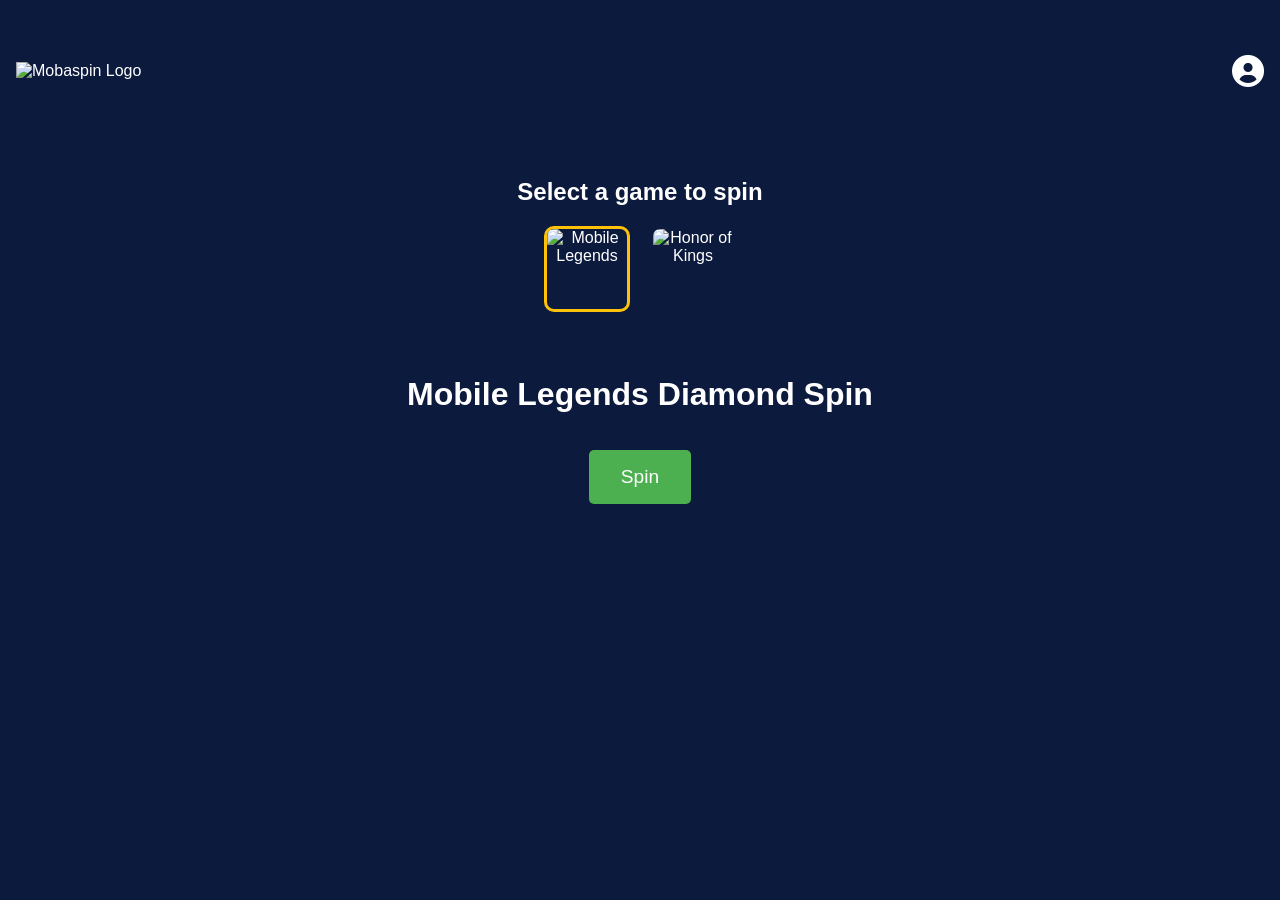
==== index.html @ 5d3a1a21 "Add game selection and Honor of Kings spin game" ====
<!DOCTYPE html>
<html lang="en">
<head>
    <meta charset="UTF-8">
    <meta name="viewport" content="width=device-width, initial-scale=1.0">
    <title>Mobaspin</title>
    <link rel="stylesheet" href="https://cdnjs.cloudflare.com/ajax/libs/font-awesome/6.0.0-beta3/css/all.min.css">
    <link rel="stylesheet" href="style.css">
</head>
<body>
    <header>
        <div class="logo">
            <img src="https://raw.githubusercontent.com/zsecre/victoreum/main/mobaspin-logo.png" alt="Mobaspin Logo">
        </div>
        <div class="user-status">
            <i class="fas fa-user-circle" id="user-icon"></i>
        </div>
    </header>

    <div class="game-selection">
        <h2>Select a game to spin</h2>
        <div class="game-icons">
            <img src="https://raw.githubusercontent.com/zsecre/victoreum/main/mlbb-logo.png" alt="Mobile Legends" id="mlbb-icon" class="game-icon active-game">
            <img src="https://raw.githubusercontent.com/zsecre/victoreum/main/hok-logo.png" alt="Honor of Kings" id="hok-icon" class="game-icon">
        </div>
    </div>

    <div id="side-nav" class="side-nav">
        <a href="javascript:void(0)" class="close-nav-btn">&times;</a>
        <div id="user-info">
            <p>MLBB ID: <span id="user-mlbb-id"></span></p>
            <p>Zone ID: <span id="user-zone-id"></span></p>
            <p>HOK ID: <span id="user-hok-id"></span></p>
            <div class="history-container">
                <a href="javascript:void(0)" id="history-toggle">History</a>
                <div id="history-content" class="history-content"></div>
            </div>
            <button id="logout-button">Logout</button>
        </div>
    </div>

    <div class="game-container">
        <h1 id="game-title">Mobile Legends Diamond Spin</h1>
        <div class="grid-container" id="grid-container"></div>
        <button id="spin-button">Spin</button>
    </div>

    <div id="login-modal" class="modal">
        <div class="modal-content">
            <h2 id="login-title">Login</h2>
            <div id="mlbb-login">
                <input type="number" id="mlbb-id" placeholder="MLBB ID">
                <input type="number" id="zone-id" placeholder="Zone ID">
            </div>
            <div id="hok-login" style="display: none;">
                <input type="number" id="hok-id" placeholder="HOK ID">
            </div>
            <button id="login-button">Login</button>
        </div>
    </div>

    <div id="prize-modal" class="modal">
        <div class="modal-content">
            <span class="close-button">&times;</span>
            <h2 id="prize-title">Congratulations!</h2>
            <p id="prize-message"></p>
        </div>
    </div>

    <script src="https://www.gstatic.com/firebasejs/8.10.0/firebase-app.js"></script>
    <script src="https://www.gstatic.com/firebasejs/8.10.0/firebase-firestore.js"></script>
    <script src="script.js"></script>
</body>
</html>
---- style.css ----
body {
    font-family: Arial, sans-serif;
    margin: 0;
    padding: 0;
    background-color: #0c1a3e;
    text-align: center;
    color: white;
}

header {
    display: flex;
    justify-content: space-between;
    align-items: center;
    padding: 1rem;
    background-image: url('https://raw.githubusercontent.com/zsecre/victoreum/refs/heads/main/arlot.jpeg');
    background-size: cover;
    background-position: center;
    height: 110px;
}

.logo img {
    height: 50px;
}

.user-status i {
    font-size: 2rem;
    cursor: pointer;
}

.game-selection {
    padding: 1rem;
}

.game-icons {
    display: flex;
    justify-content: center;
    gap: 20px;
    margin-top: 10px;
}

.game-icon {
    width: 80px;
    height: 80px;
    cursor: pointer;
    border: 3px solid transparent;
    border-radius: 10px;
}

.game-icon.active-game {
    border-color: #ffc107;
}

.side-nav {
    height: 100%;
    width: 0;
    position: fixed;
    z-index: 2;
    top: 0;
    right: 0;
    background-color: #111;
    overflow-x: hidden;
    transition: 0.5s;
    padding-top: 60px;
}

.side-nav a {
    padding: 8px 8px 8px 32px;
    text-decoration: none;
    font-size: 25px;
    color: #818181;
    display: block;
    transition: 0.3s;
}

.side-nav a:hover {
    color: #f1f1f1;
}

.side-nav .close-nav-btn {
    position: absolute;
    top: 0;
    right: 25px;
    font-size: 36px;
    margin-left: 50px;
}

#user-info {
    padding: 16px;
    color: white;
}

.history-container {
    margin-top: 20px;
}

.history-content {
    display: none;
    padding-left: 20px;
}

.history-content table {
    width: 100%;
    border-collapse: collapse;
    margin-top: 10px;
}

.history-content th, .history-content td {
    border: 1px solid #ddd;
    padding: 8px;
    text-align: left;
}

.history-content th {
    background-color: #4CAF50;
    color: white;
}

#logout-button {
    background: #f44336;
    color: white;
    border: none;
    padding: 10px;
    margin-top: 20px;
    cursor: pointer;
    width: 100%;
}

.game-container {
    padding: 1rem;
}

h1 {
    margin-top: 2rem;
}

.grid-container {
    display: grid;
    grid-template-columns: repeat(5, 1fr);
    gap: 5px;
    width: 90%;
    max-width: 550px;
    margin: 1rem auto;
}

.grid-item {
    background-color: #fff;
    border: 1px solid #ddd;
    border-radius: 5px;
    display: flex;
    flex-direction: column;
    justify-content: center;
    align-items: center;
    text-align: center;
    cursor: pointer;
    transition: background-color 0.3s;
    font-size: 0.8rem;
    aspect-ratio: 1 / 1;
    color: black;
}

.grid-item img {
    width: 35%;
    margin-bottom: 5px;
}

.grid-item.active {
    background-color: #ffc107;
}

.grid-item.x-prize {
    color: red;
    font-weight: bold;
    font-size: 2rem;
}

.grid-item.premium-prize {
    background: linear-gradient(45deg, #ffc107, #f7971e);
    color: white;
}

#spin-button {
    padding: 1rem 2rem;
    font-size: 1.2rem;
    background-color: #4CAF50;
    color: white;
    border: none;
    border-radius: 5px;
    cursor: pointer;
    margin-bottom: 2rem;
}

.modal {
    display: none;
    position: fixed;
    z-index: 1;
    left: 0;
    top: 0;
    width: 100%;
    height: 100%;
    overflow: auto;
    background-color: rgba(0,0,0,0.4);
}

.modal-content {
    background-color: #fefefe;
    margin: 15% auto;
    padding: 20px;
    border: 1px solid #888;
    width: 80%;
    max-width: 500px;
    text-align: center;
    border-radius: 5px;
    color: black;
}

.modal-content input {
    width: 80%;
    padding: 10px;
    margin: 10px 0;
    border: 1px solid #ddd;
    border-radius: 5px;
}

.modal-content button {
    padding: 10px 20px;
    background-color: #4CAF50;
    color: white;
    border: none;
    border-radius: 5px;
    cursor: pointer;
}

.close-button {
    color: #aaa;
    float: right;
    font-size: 28px;
    font-weight: bold;
}

.close-button:hover,
.close-button:focus {
    color: black;
    text-decoration: none;
    cursor: pointer;
}

@media (max-width: 600px) {
    .grid-container {
        width: 100%;
        gap: 2px;
    }
    .grid-item {
        font-size: 0.6rem;
    }
    .game-container {
        padding: 0.5rem;
    }
}
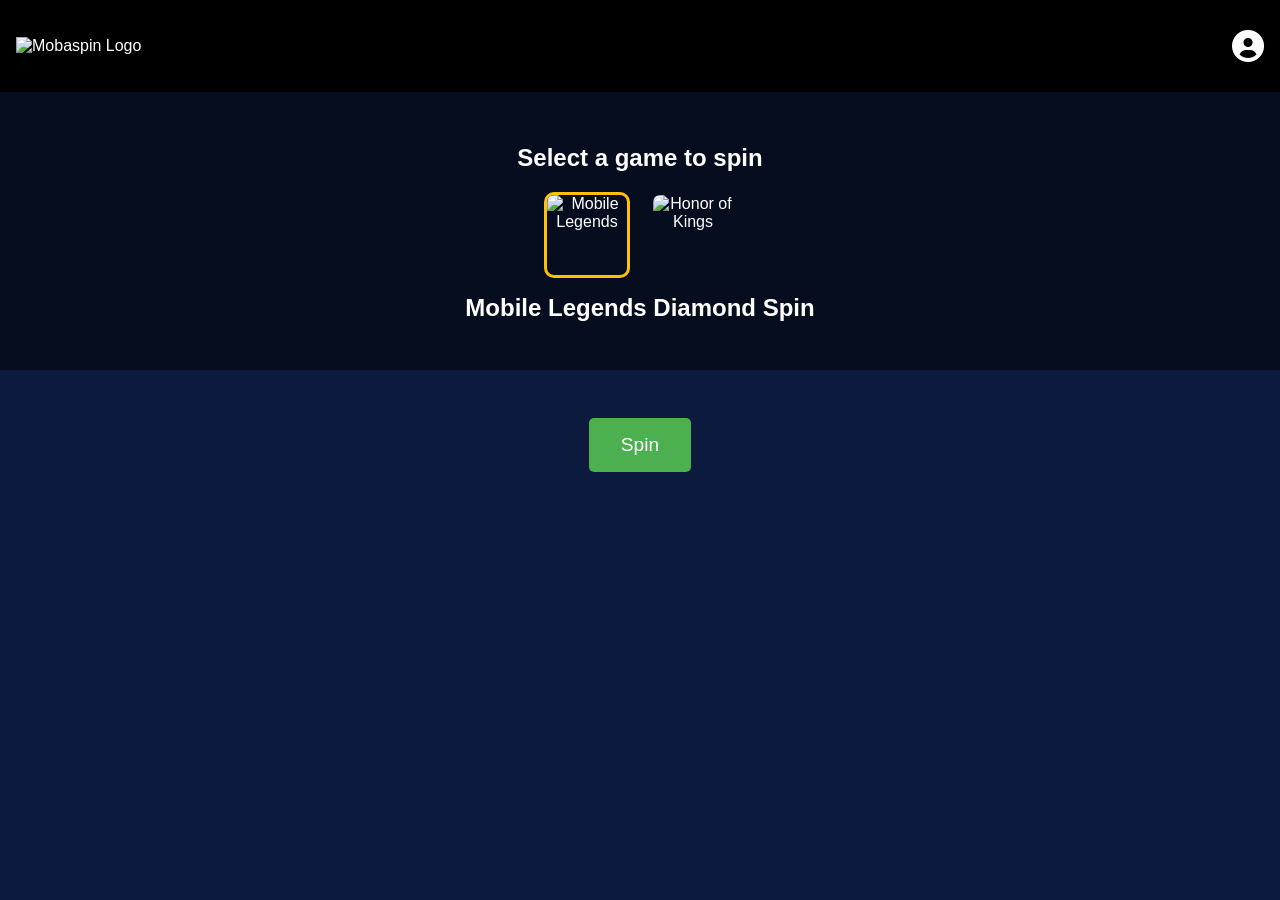
==== commit ca90ca8c: "I am creating a new game selection container and reverting the header." ====
--- a/index.html
+++ b/index.html
@@ -10,19 +10,20 @@
 <body>
     <header>
         <div class="logo">
-            <img src="https://raw.githubusercontent.com/zsecre/victoreum/main/mobaspin-logo.png" alt="Mobaspin Logo">
+            <img src="https://raw.githubusercontent.com/zsecre/victoreum/refs/heads/main/mobaspin.png" alt="Mobaspin Logo">
         </div>
         <div class="user-status">
             <i class="fas fa-user-circle" id="user-icon"></i>
         </div>
     </header>
 
-    <div class="game-selection">
+    <div class="game-selection-container" id="game-selection-container">
         <h2>Select a game to spin</h2>
         <div class="game-icons">
-            <img src="https://raw.githubusercontent.com/zsecre/victoreum/main/mlbb-logo.png" alt="Mobile Legends" id="mlbb-icon" class="game-icon active-game">
-            <img src="https://raw.githubusercontent.com/zsecre/victoreum/main/hok-logo.png" alt="Honor of Kings" id="hok-icon" class="game-icon">
+            <img src="https://raw.githubusercontent.com/zsecre/victoreum/refs/heads/main/mlbb.jpg" alt="Mobile Legends" id="mlbb-icon" class="game-icon active-game">
+            <img src="https://raw.githubusercontent.com/zsecre/victoreum/refs/heads/main/hok.png" alt="Honor of Kings" id="hok-icon" class="game-icon">
         </div>
+        <h1 id="game-title">Mobile Legends Diamond Spin</h1>
     </div>
 
     <div id="side-nav" class="side-nav">
@@ -40,7 +41,6 @@
     </div>
 
     <div class="game-container">
-        <h1 id="game-title">Mobile Legends Diamond Spin</h1>
         <div class="grid-container" id="grid-container"></div>
         <button id="spin-button">Spin</button>
     </div>
--- a/style.css
+++ b/style.css
@@ -12,23 +12,39 @@
     justify-content: space-between;
     align-items: center;
     padding: 1rem;
-    background-image: url('https://raw.githubusercontent.com/zsecre/victoreum/refs/heads/main/arlot.jpeg');
+    background-color: #000;
+    height: 60px;
+}
+
+.logo img {
+    height: 50px;
+}
+
+.user-status i {
+    font-size: 2rem;
+    cursor: pointer;
+}
+
+.game-selection-container {
+    padding: 2rem 1rem;
     background-size: cover;
     background-position: center;
-    height: 110px;
-}
-
-.logo img {
-    height: 50px;
-}
-
-.user-status i {
-    font-size: 2rem;
-    cursor: pointer;
-}
-
-.game-selection {
-    padding: 1rem;
+    position: relative;
+}
+
+.game-selection-container::before {
+    content: '';
+    position: absolute;
+    top: 0;
+    left: 0;
+    width: 100%;
+    height: 100%;
+    background-color: rgba(0, 0, 0, 0.5);
+}
+
+.game-selection-container > * {
+    position: relative;
+    z-index: 1;
 }
 
 .game-icons {
@@ -48,6 +64,11 @@
 
 .game-icon.active-game {
     border-color: #ffc107;
+}
+
+#game-title {
+    font-size: 1.5rem;
+    margin-top: 1rem;
 }
 
 .side-nav {
@@ -127,10 +148,6 @@
 
 .game-container {
     padding: 1rem;
-}
-
-h1 {
-    margin-top: 2rem;
 }
 
 .grid-container {
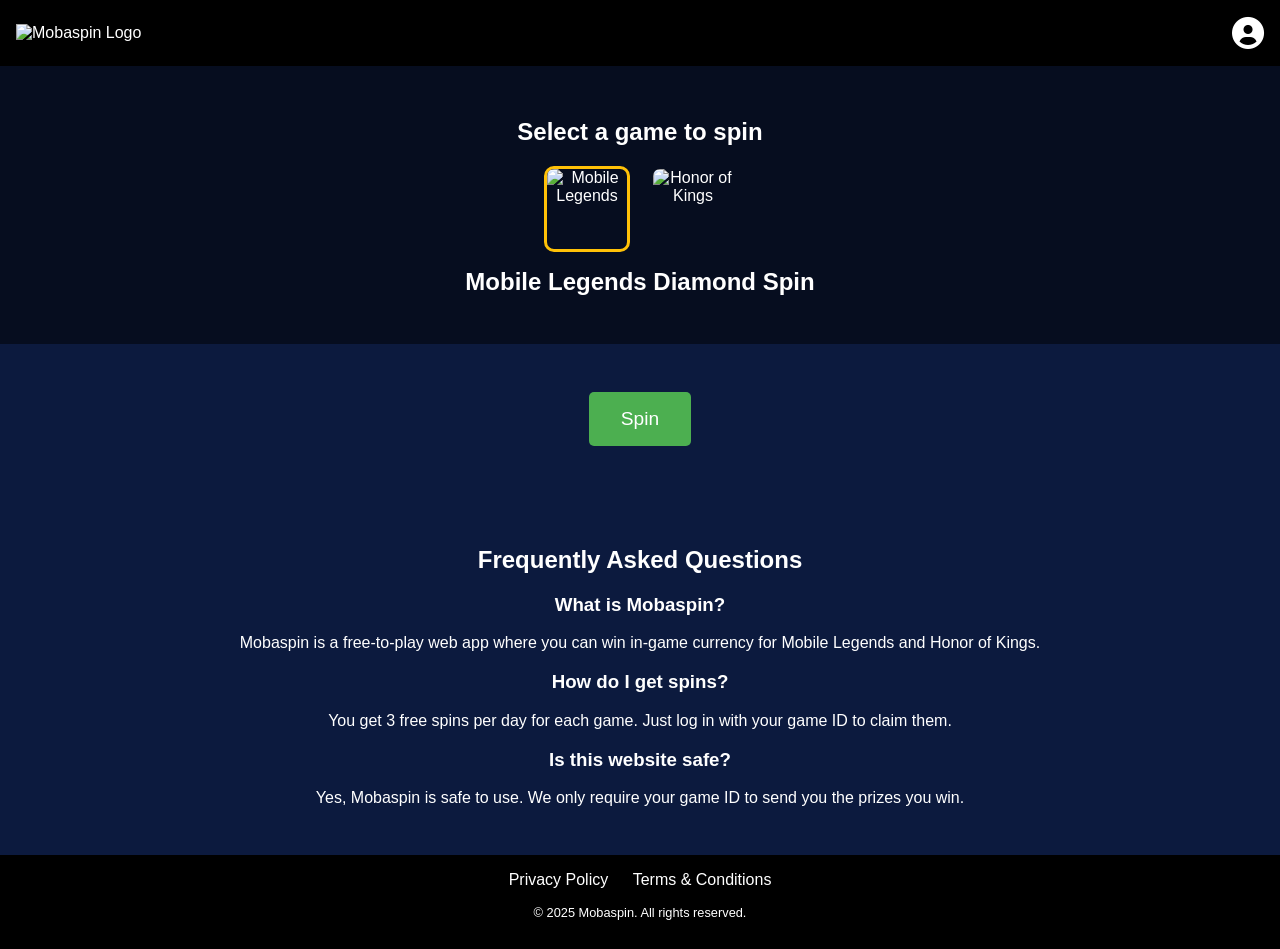
==== commit ed061bf6: "Add FAQ and footer sections" ====
--- a/index.html
+++ b/index.html
@@ -24,6 +24,7 @@
             <img src="https://raw.githubusercontent.com/zsecre/victoreum/refs/heads/main/hok.png" alt="Honor of Kings" id="hok-icon" class="game-icon">
         </div>
         <h1 id="game-title">Mobile Legends Diamond Spin</h1>
+        <p id="game-description"></p>
     </div>
 
     <div id="side-nav" class="side-nav">
@@ -70,5 +71,27 @@
     <script src="https://www.gstatic.com/firebasejs/8.10.0/firebase-app.js"></script>
     <script src="https://www.gstatic.com/firebasejs/8.10.0/firebase-firestore.js"></script>
     <script src="script.js"></script>
+
+    <section class="faq-section">
+        <h2>Frequently Asked Questions</h2>
+        <div class="faq">
+            <h3>What is Mobaspin?</h3>
+            <p>Mobaspin is a free-to-play web app where you can win in-game currency for Mobile Legends and Honor of Kings.</p>
+        </div>
+        <div class="faq">
+            <h3>How do I get spins?</h3>
+            <p>You get 3 free spins per day for each game. Just log in with your game ID to claim them.</p>
+        </div>
+        <div class="faq">
+            <h3>Is this website safe?</h3>
+            <p>Yes, Mobaspin is safe to use. We only require your game ID to send you the prizes you win.</p>
+        </div>
+    </section>
+
+    <footer>
+        <a href="#">Privacy Policy</a>
+        <a href="#">Terms & Conditions</a>
+        <p>&copy; 2025 Mobaspin. All rights reserved.</p>
+    </footer>
 </body>
 </html>
--- a/style.css
+++ b/style.css
@@ -11,9 +11,9 @@
     display: flex;
     justify-content: space-between;
     align-items: center;
-    padding: 1rem;
+    padding: 0.5rem 1rem;
     background-color: #000;
-    height: 60px;
+    height: 50px;
 }
 
 .logo img {
@@ -69,6 +69,11 @@
 #game-title {
     font-size: 1.5rem;
     margin-top: 1rem;
+}
+
+#game-description {
+    font-size: 0.9rem;
+    margin-top: 0.5rem;
 }
 
 .side-nav {
@@ -273,3 +278,28 @@
         padding: 0.5rem;
     }
 }
+
+.faq-section {
+    padding: 2rem 1rem;
+}
+
+.faq {
+    margin-bottom: 1rem;
+}
+
+footer {
+    background-color: #000;
+    padding: 1rem;
+    color: white;
+}
+
+footer a {
+    color: white;
+    text-decoration: none;
+    margin: 0 10px;
+}
+
+footer p {
+    margin-top: 1rem;
+    font-size: 0.8rem;
+}
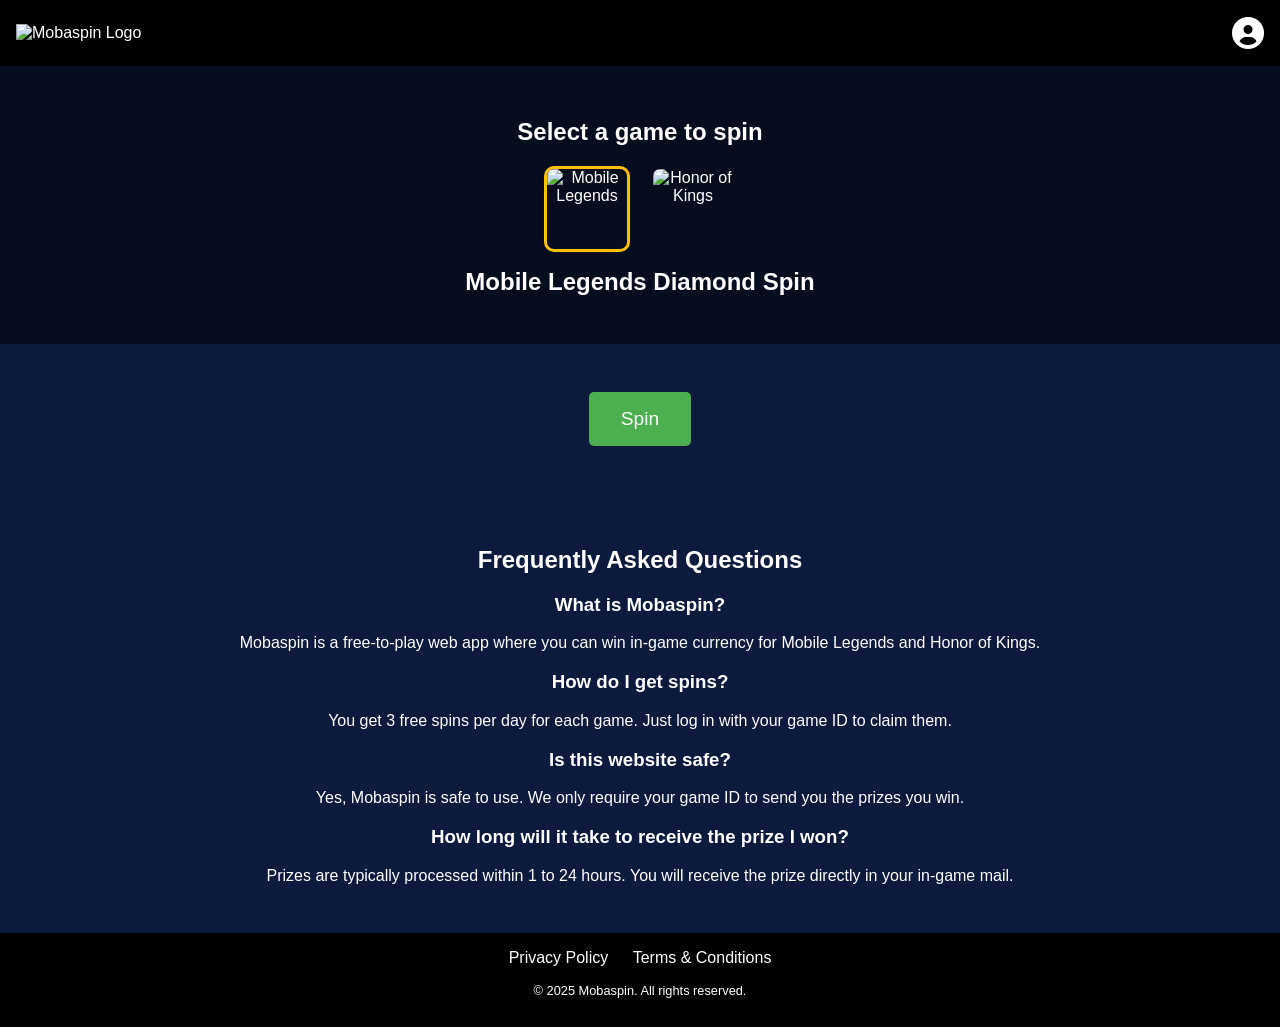
==== commit cf2b297f: "Update FAQ and history table" ====
--- a/index.html
+++ b/index.html
@@ -86,11 +86,15 @@
             <h3>Is this website safe?</h3>
             <p>Yes, Mobaspin is safe to use. We only require your game ID to send you the prizes you win.</p>
         </div>
+        <div class="faq">
+            <h3>How long will it take to receive the prize I won?</h3>
+            <p>Prizes are typically processed within 1 to 24 hours. You will receive the prize directly in your in-game mail.</p>
+        </div>
     </section>
 
     <footer>
-        <a href="#">Privacy Policy</a>
-        <a href="#">Terms & Conditions</a>
+        <a href="privacy.html">Privacy Policy</a>
+        <a href="terms.html">Terms & Conditions</a>
         <p>&copy; 2025 Mobaspin. All rights reserved.</p>
     </footer>
 </body>
--- a/style.css
+++ b/style.css
@@ -303,3 +303,8 @@
     margin-top: 1rem;
     font-size: 0.8rem;
 }
+
+.legal-container {
+    padding: 2rem;
+    text-align: left;
+}
